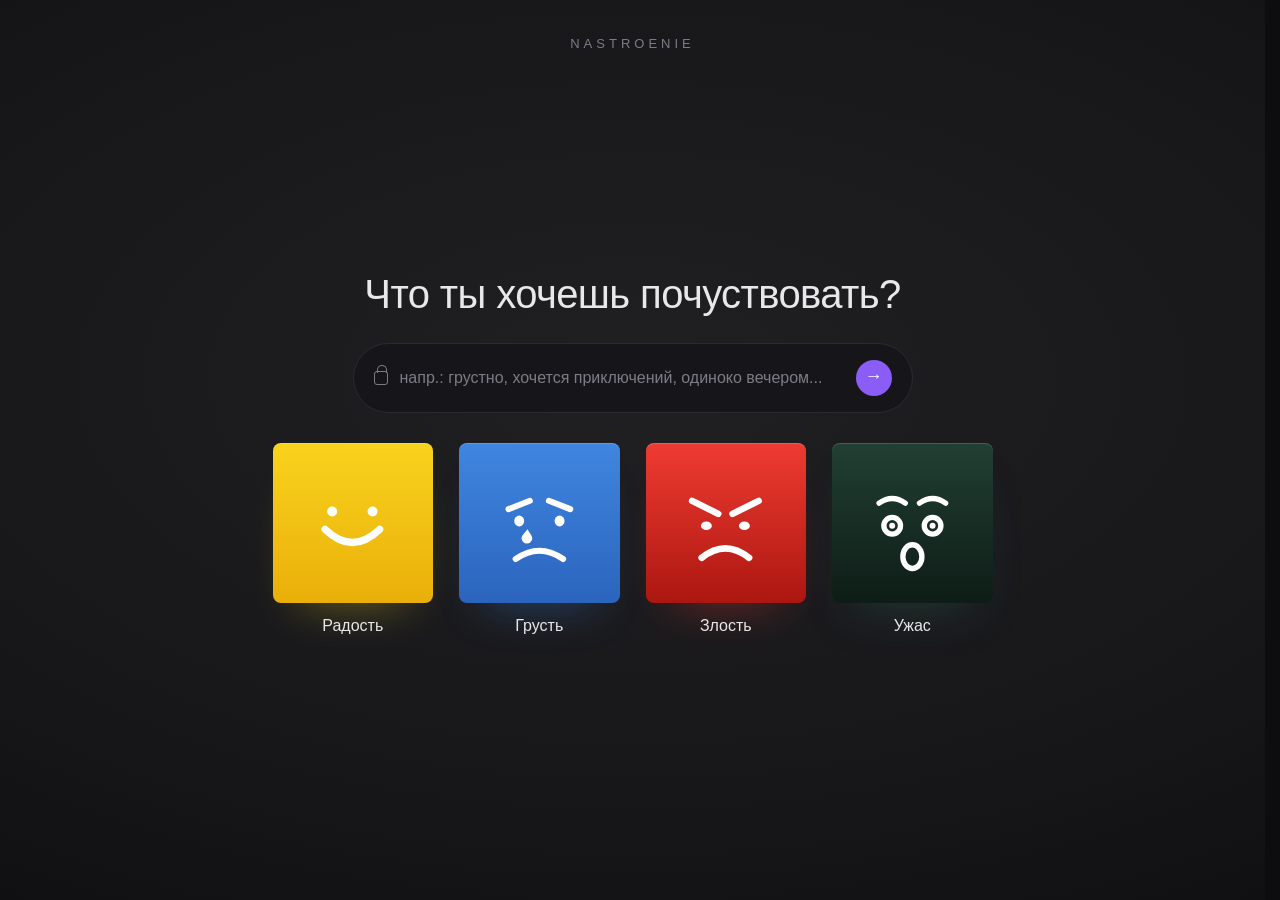
==== index.html @ cc65ac1a "inital commit" ====
<!DOCTYPE html>
<html lang="ru">
<head>
  <meta charset="UTF-8">
  <meta name="viewport" content="width=device-width, initial-scale=1.0">
  <title>Настроение — подбери фильм</title>
  <link rel="stylesheet" href="css/style.css?v=5">
</head>
<body>
  <main class="page">
    <header class="header">
      <span class="brand">NASTROENIE</span>
    </header>

    <section class="hero">
      <h1 class="title">Что ты хочешь почуствовать?</h1>

      <form class="searchbar" id="mood-form">
        <span class="lock" aria-hidden="true"></span>
        <input
          type="text"
          class="search-input"
          id="mood-input"
          placeholder="напр.: грустно, хочется приключений, одиноко вечером..."
          autocomplete="off"
          spellcheck="false"
        >
        <button type="submit" class="go-btn" aria-label="Подобрать фильм">
          <span class="arrow" aria-hidden="true">→</span>
        </button>
      </form>

      <div class="mood-grid">
        <button type="button" class="mood-card mood-card--happy" data-mood="радость">
          <span class="mood-face" aria-hidden="true">
            <svg viewBox="0 0 100 100" focusable="false">
              <g fill="#fff">
                <circle cx="33" cy="40" r="4.2"/>
                <circle cx="67" cy="40" r="4.2"/>
              </g>
              <path
                d="M27 55 Q50 77 73 55"
                fill="none"
                stroke="#fff"
                stroke-width="6"
                stroke-linecap="round"
              />
            </svg>
          </span>
          <span class="mood-label">Радость</span>
        </button>

        <button type="button" class="mood-card mood-card--sad" data-mood="грусть">
          <span class="mood-face" aria-hidden="true">
            <svg viewBox="0 0 100 100" focusable="false">
              <g fill="none" stroke="#fff" stroke-width="5" stroke-linecap="round">
                <path d="M24 38 L42 31"/>
                <path d="M76 38 L58 31"/>
                <path d="M30 80 Q50 66 70 80"/>
              </g>
              <g fill="#fff">
                <ellipse cx="33" cy="48" rx="4.2" ry="4.6"/>
                <ellipse cx="67" cy="48" rx="4.2" ry="4.6"/>
              </g>
              <path
                d="M40 55 C 42.5 59 44 61 44 62.5 A 4.5 4.5 0 0 1 35 62.5 C 35 61 36.5 59 40 55 Z"
                fill="#fff"
              />
            </svg>
          </span>
          <span class="mood-label">Грусть</span>
        </button>

        <button type="button" class="mood-card mood-card--angry" data-mood="злость">
          <span class="mood-face" aria-hidden="true">
            <svg viewBox="0 0 100 100" focusable="false">
              <g fill="none" stroke="#fff" stroke-width="5.5" stroke-linecap="round">
                <path d="M22 31 L44 42"/>
                <path d="M78 31 L56 42"/>
                <path d="M30 79 Q50 63 70 79"/>
              </g>
              <g fill="#fff">
                <ellipse cx="34" cy="52" rx="4.6" ry="3.6"/>
                <ellipse cx="66" cy="52" rx="4.6" ry="3.6"/>
              </g>
            </svg>
          </span>
          <span class="mood-label">Злость</span>
        </button>

        <button type="button" class="mood-card mood-card--horror" data-mood="ужас">
          <span class="mood-face" aria-hidden="true">
            <svg viewBox="0 0 100 100" focusable="false">
              <g fill="none" stroke="#fff" stroke-width="4.5" stroke-linecap="round">
                <path d="M22 33 Q33 25 44 33"/>
                <path d="M56 33 Q67 25 78 33"/>
                <circle cx="33" cy="52" r="7"/>
                <circle cx="67" cy="52" r="7"/>
                <ellipse cx="50" cy="78" rx="8" ry="10"/>
              </g>
              <g fill="#fff">
                <circle cx="33" cy="52" r="2.5"/>
                <circle cx="67" cy="52" r="2.5"/>
              </g>
            </svg>
          </span>
          <span class="mood-label">Ужас</span>
        </button>
      </div>
    </section>

    <footer class="footer">
      
    </footer>
  </main>

  <script src="js/app.js?v=5"></script>
</body>
</html>
---- css/style.css ----
:root {
  --bg: #0d0d0f;
  --bg-elev: #16161a;
  --border: #2a2a31;
  --text: #e8e8ea;
  --text-dim: #7c7c86;
  --accent: #8b5cf6;

  --happy-face: linear-gradient(180deg, #f8d31d 0%, #eaaf0a 100%);
  --happy-glow: rgba(248, 211, 29, 0.38);

  --sad-face: linear-gradient(180deg, #3f86e0 0%, #2b64bd 100%);
  --sad-glow: rgba(63, 134, 224, 0.4);

  --angry-face: linear-gradient(180deg, #ef3b31 0%, #ab1710 100%);
  --angry-glow: rgba(239, 59, 49, 0.4);

  --horror-face: linear-gradient(180deg, #223f34 0%, #0d1c16 100%);
  --horror-glow: rgba(45, 90, 72, 0.55);
}

* {
  margin: 0;
  padding: 0;
  box-sizing: border-box;
}

[hidden] {
  display: none !important;
}

html, body {
  height: 100%;
}

html {
  scrollbar-gutter: stable;
}

@supports not (scrollbar-gutter: stable) {
  html {
    overflow-y: scroll;
  }
}

body {
  font-family: -apple-system, "Segoe UI", Roboto, Arial, sans-serif;
  background: var(--bg);
  color: var(--text);
  -webkit-font-smoothing: antialiased;
}

.page {
  min-height: 100%;
  display: flex;
  flex-direction: column;
  align-items: center;
  justify-content: space-between;
  gap: 40px;
  padding: 36px 20px 44px;
  background: radial-gradient(120% 90% at 50% 42%, #202023 0%, #17171a 52%, #0a0a0b 100%);
}

.header {
  width: 100%;
  max-width: 1100px;
  flex-shrink: 0;
  display: flex;
  justify-content: center;
}

.brand {
  font-size: 13px;
  letter-spacing: 4px;
  color: var(--text-dim);
  text-transform: uppercase;
}

.hero {
  width: 100%;
  max-width: 760px;
  display: flex;
  flex-direction: column;
  align-items: center;
  gap: 26px;
  margin: auto 0;
}

.title {
  font-size: clamp(28px, 4.4vw, 40px);
  font-weight: 500;
  letter-spacing: -0.6px;
  text-align: center;
}

.subtitle {
  color: var(--text-dim);
  font-size: 15px;
  text-align: center;
}

.searchbar {
  width: 100%;
  max-width: 560px;
  display: flex;
  align-items: center;
  gap: 12px;
  padding: 16px 20px;
  background: var(--bg-elev);
  border: 1px solid var(--border);
  border-radius: 40px;
  transition: border-color 0.2s ease, box-shadow 0.2s ease;
}

.searchbar:focus-within {
  border-color: var(--accent);
  box-shadow: 0 0 0 4px rgba(139, 92, 246, 0.15);
}

.lock {
  flex-shrink: 0;
  width: 14px;
  height: 14px;
  border: 1.5px solid var(--text-dim);
  border-radius: 3px;
  position: relative;
}

.lock::before {
  content: "";
  position: absolute;
  top: -7px;
  left: 2px;
  width: 8px;
  height: 7px;
  border: 1.5px solid var(--text-dim);
  border-bottom: none;
  border-radius: 5px 5px 0 0;
}

.search-input {
  flex: 1;
  min-width: 0;
  background: transparent;
  border: none;
  outline: none;
  color: var(--text);
  font-size: 16px;
  text-overflow: ellipsis;
}

.search-input::placeholder {
  color: var(--text-dim);
}

.go-btn {
  flex-shrink: 0;
  width: 36px;
  height: 36px;
  border: none;
  border-radius: 50%;
  background: var(--accent);
  color: #fff;
  cursor: pointer;
  display: flex;
  align-items: center;
  justify-content: center;
  font-size: 18px;
  transition: opacity 0.2s ease, transform 0.15s ease;
}

.go-btn:hover {
  opacity: 0.85;
}

.go-btn:active {
  transform: scale(0.94);
}

.arrow {
  transform: translateY(-1px);
}

.mood-grid {
  width: 100%;
  max-width: 720px;
  display: grid;
  grid-template-columns: repeat(4, minmax(0, 1fr));
  gap: 30px 26px;
  margin-top: 4px;
}

.mood-card {
  display: flex;
  flex-direction: column;
  align-items: center;
  gap: 14px;
  padding: 0;
  border: none;
  background: none;
  color: var(--text);
  font: inherit;
  cursor: pointer;
  -webkit-tap-highlight-color: transparent;
}

.mood-face {
  width: 100%;
  aspect-ratio: 1 / 1;
  display: grid;
  place-items: center;
  border-radius: 8px;
  background: var(--face);
  box-shadow:
    0 26px 46px -26px var(--glow),
    inset 0 1px 0 rgba(255, 255, 255, 0.16);
  transition: transform 0.25s ease, box-shadow 0.25s ease, filter 0.25s ease;
}

.mood-face svg {
  width: 74%;
  height: 74%;
  display: block;
}

.mood-label {
  font-size: 16px;
  color: var(--text);
  transition: color 0.2s ease;
}

.mood-card--happy {
  --face: var(--happy-face);
  --glow: var(--happy-glow);
}

.mood-card--sad {
  --face: var(--sad-face);
  --glow: var(--sad-glow);
}

.mood-card--angry {
  --face: var(--angry-face);
  --glow: var(--angry-glow);
}

.mood-card--horror {
  --face: var(--horror-face);
  --glow: var(--horror-glow);
}

.mood-card:hover .mood-face {
  transform: translateY(-4px);
  filter: brightness(1.06);
  box-shadow:
    0 34px 58px -24px var(--glow),
    inset 0 1px 0 rgba(255, 255, 255, 0.2);
}

.mood-card:active .mood-face {
  transform: translateY(-1px) scale(0.985);
}

.mood-card:focus-visible {
  outline: none;
}

.mood-card:focus-visible .mood-face {
  outline: 2px solid #fff;
  outline-offset: 4px;
}

.mood-card:hover .mood-label,
.mood-card:focus-visible .mood-label {
  color: #fff;
}

.brand--link {
  text-decoration: none;
  transition: color 0.2s ease;
}

.brand--link:hover {
  color: var(--text);
}

.hero--results {
  gap: 16px;
}

.mood-value {
  margin-top: 4px;
  padding: 12px 28px;
  border: 1px solid var(--border);
  border-radius: 999px;
  background: var(--bg-elev);
  box-shadow: 0 0 0 4px rgba(139, 92, 246, 0.08);
  font-size: 20px;
  color: var(--text);
}

.back-link {
  margin-top: 8px;
  padding: 12px 22px;
  border-radius: 40px;
  background: var(--accent);
  color: #fff;
  text-decoration: none;
  font-size: 15px;
  transition: opacity 0.2s ease, transform 0.15s ease;
}

.back-link:hover {
  opacity: 0.88;
}

.back-link:active {
  transform: scale(0.97);
}

.back-link--ghost {
  background: transparent;
  border: 1px solid var(--border);
  color: var(--text-dim);
}

.back-link--ghost:hover {
  border-color: var(--text-dim);
  color: var(--text);
  opacity: 1;
}

.movies-grid {
  width: 100%;
  max-width: 760px;
  display: flex;
  flex-wrap: wrap;
  justify-content: center;
  gap: 18px;
  margin-top: 6px;
}

.movie-card {
  flex: 1 1 170px;
  max-width: 220px;
  display: flex;
  flex-direction: column;
  overflow: hidden;
  border: 1px solid var(--border);
  border-radius: 14px;
  background: var(--bg-elev);
  color: inherit;
  text-decoration: none;
  transition: transform 0.2s ease, border-color 0.2s ease, box-shadow 0.2s ease;
}

.movie-card:hover {
  transform: translateY(-3px);
  border-color: var(--accent);
  box-shadow: 0 18px 34px -22px rgba(139, 92, 246, 0.6);
}

.movie-poster {
  display: block;
  width: 100%;
  aspect-ratio: 2 / 3;
  object-fit: cover;
  background: #101014;
}

.movie-card-body {
  display: flex;
  flex-direction: column;
  gap: 6px;
  padding: 12px 14px 14px;
}

.movie-card-title {
  font-size: 16px;
  font-weight: 600;
}

.movie-card-meta {
  font-size: 13px;
  color: var(--text-dim);
}

.empty-state {
  max-width: 560px;
  padding: 18px 22px;
  border: 1px dashed var(--border);
  border-radius: 16px;
  color: var(--text-dim);
  font-size: 15px;
  text-align: center;
}

.movie-page {
  gap: 18px;
}

.movie-detail {
  width: 100%;
  max-width: 760px;
  display: grid;
  grid-template-columns: 220px minmax(0, 1fr);
  gap: 28px;
  align-items: start;
  text-align: left;
}

.movie-detail-poster {
  width: 100%;
  aspect-ratio: 2 / 3;
  object-fit: cover;
  border: 1px solid var(--border);
  border-radius: 14px;
  background: #101014;
  box-shadow: 0 24px 44px -26px rgba(0, 0, 0, 0.9);
}

.movie-detail-info {
  display: flex;
  flex-direction: column;
  align-items: flex-start;
  gap: 14px;
}

.movie-detail-title {
  font-size: clamp(26px, 3.6vw, 34px);
  text-align: left;
}

.movie-meta {
  display: flex;
  align-items: center;
  gap: 10px;
  color: var(--text-dim);
  font-size: 15px;
}

.rating-badge {
  padding: 3px 10px;
  border-radius: 999px;
  background: rgba(139, 92, 246, 0.16);
  color: #c4b5fd;
  font-size: 13px;
  font-weight: 600;
}

.movie-genres {
  display: flex;
  flex-wrap: wrap;
  gap: 8px;
  list-style: none;
}

.genre-tag {
  padding: 4px 12px;
  border: 1px solid var(--border);
  border-radius: 999px;
  font-size: 13px;
  color: var(--text-dim);
}

.movie-description {
  max-width: 480px;
  color: var(--text-dim);
  font-size: 15px;
  line-height: 1.55;
}

.movie-detail-info .back-link {
  margin-top: 4px;
}

.footer {
  color: var(--text-dim);
  font-size: 12px;
}

@media (max-width: 760px) {
  .mood-grid {
    max-width: 640px;
    gap: 26px 20px;
  }

  .mood-label {
    font-size: 15px;
  }
}

@media (max-width: 560px) {
  .page {
    gap: 28px;
    padding: 28px 18px 36px;
  }

  .title {
    font-size: 26px;
  }

  .subtitle {
    font-size: 13px;
  }

  .searchbar {
    gap: 10px;
    padding: 13px 16px;
  }

  .search-input {
    font-size: 15px;
  }

  .mood-grid {
    max-width: 360px;
    grid-template-columns: repeat(2, minmax(0, 1fr));
    gap: 26px 18px;
  }

  .mood-face {
    border-radius: 7px;
  }

  .mood-face svg {
    width: 78%;
    height: 78%;
  }

  .mood-label {
    font-size: 14px;
  }
}

@media (max-width: 640px) {
  .movie-detail {
    grid-template-columns: minmax(0, 1fr);
    gap: 20px;
  }

  .movie-detail-poster {
    max-width: 220px;
    margin: 0 auto;
  }

  .movie-detail-info {
    align-items: center;
    text-align: center;
  }

  .movie-detail-title {
    text-align: center;
  }

  .movie-description {
    max-width: none;
  }

  .movie-genres {
    justify-content: center;
  }
}

@media (prefers-reduced-motion: reduce) {
  .mood-face,
  .mood-label,
  .searchbar,
  .go-btn,
  .back-link {
    transition: none;
  }

  .mood-card:hover .mood-face {
    transform: none;
  }
}
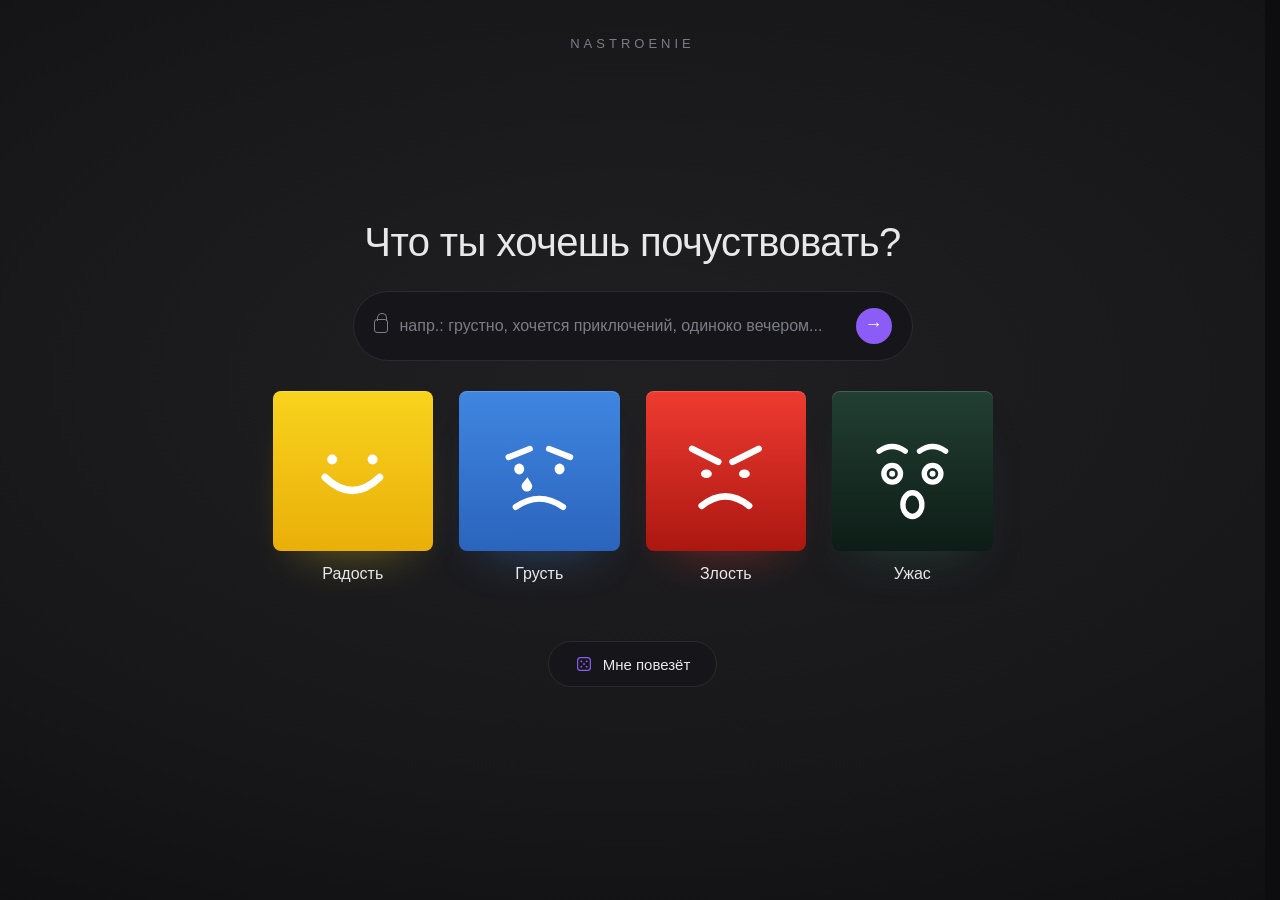
==== commit 132fcfd1: "Добавлена опция выбора случайного фильма" ====
--- a/index.html
+++ b/index.html
@@ -4,7 +4,7 @@
   <meta charset="UTF-8">
   <meta name="viewport" content="width=device-width, initial-scale=1.0">
   <title>Настроение — подбери фильм</title>
-  <link rel="stylesheet" href="css/style.css?v=5">
+  <link rel="stylesheet" href="css/style.css?v=10">
 </head>
 <body>
   <main class="page">
@@ -107,6 +107,31 @@
           <span class="mood-label">Ужас</span>
         </button>
       </div>
+
+      <button type="button" class="lucky-btn" id="lucky-btn">
+        <span class="lucky-icon" aria-hidden="true">
+          <svg viewBox="0 0 24 24" fill="none" focusable="false">
+            <rect
+              x="3.5"
+              y="3.5"
+              width="17"
+              height="17"
+              rx="4"
+              stroke="currentColor"
+              stroke-width="1.6"
+            />
+            <g fill="currentColor">
+              <circle cx="8.5" cy="8.5" r="1.3"/>
+              <circle cx="15.5" cy="8.5" r="1.3"/>
+              <circle cx="12" cy="12" r="1.3"/>
+              <circle cx="8.5" cy="15.5" r="1.3"/>
+              <circle cx="15.5" cy="15.5" r="1.3"/>
+            </g>
+          </svg>
+        </span>
+        <span class="lucky-label">Мне повезёт</span>
+      </button>
+      <p class="lucky-status" id="lucky-status" hidden></p>
     </section>
 
     <footer class="footer">
@@ -114,6 +139,6 @@
     </footer>
   </main>
 
-  <script src="js/app.js?v=5"></script>
+  <script src="js/app.js?v=9"></script>
 </body>
 </html>
--- a/css/style.css
+++ b/css/style.css
@@ -275,6 +275,68 @@
   color: #fff;
 }
 
+.lucky-btn {
+  display: inline-flex;
+  align-items: center;
+  gap: 10px;
+  margin-top: 32px;
+  padding: 13px 26px;
+  border: 1px solid var(--border);
+  border-radius: 40px;
+  background: var(--bg-elev);
+  color: var(--text);
+  font: inherit;
+  font-size: 15px;
+  cursor: pointer;
+  -webkit-tap-highlight-color: transparent;
+  transition:
+    border-color 0.2s ease,
+    color 0.2s ease,
+    transform 0.15s ease,
+    opacity 0.2s ease;
+}
+
+.lucky-btn:hover:not(:disabled) {
+  border-color: var(--accent);
+  color: #fff;
+  transform: translateY(-1px);
+}
+
+.lucky-btn:active:not(:disabled) {
+  transform: scale(0.97);
+}
+
+.lucky-btn:focus-visible {
+  outline: 2px solid #fff;
+  outline-offset: 3px;
+}
+
+.lucky-btn:disabled {
+  cursor: progress;
+  opacity: 0.65;
+}
+
+.lucky-icon {
+  flex-shrink: 0;
+  width: 18px;
+  height: 18px;
+  color: var(--accent);
+}
+
+.lucky-icon svg {
+  width: 100%;
+  height: 100%;
+  display: block;
+}
+
+.lucky-status {
+  max-width: 460px;
+  color: var(--text-dim);
+  font-size: 13px;
+  line-height: 1.5;
+  text-align: center;
+}
+
 .brand--link {
   text-decoration: none;
   transition: color 0.2s ease;
@@ -369,6 +431,7 @@
 }
 
 .movie-card-body {
+  flex: 1;
   display: flex;
   flex-direction: column;
   gap: 6px;
@@ -383,6 +446,14 @@
 .movie-card-meta {
   font-size: 13px;
   color: var(--text-dim);
+}
+
+.movie-card-moods {
+  display: flex;
+  flex-wrap: wrap;
+  gap: 6px;
+  margin-top: auto;
+  padding-top: 2px;
 }
 
 .empty-state {
@@ -463,6 +534,36 @@
   color: var(--text-dim);
 }
 
+.mood-tag {
+  padding: 3px 10px;
+  border: 1px solid rgba(139, 92, 246, 0.38);
+  border-radius: 999px;
+  background: rgba(139, 92, 246, 0.14);
+  color: #c4b5fd;
+  font-size: 12px;
+  line-height: 1.4;
+  white-space: nowrap;
+}
+
+.mood-tag--muted {
+  border-color: var(--border);
+  background: transparent;
+  color: var(--text-dim);
+  white-space: normal;
+}
+
+.movie-moods {
+  display: flex;
+  flex-wrap: wrap;
+  gap: 8px;
+  list-style: none;
+}
+
+.movie-moods .mood-tag {
+  padding: 4px 12px;
+  font-size: 13px;
+}
+
 .movie-description {
   max-width: 480px;
   color: var(--text-dim);
@@ -531,6 +632,10 @@
   .mood-label {
     font-size: 14px;
   }
+
+  .lucky-btn {
+    margin-top: 16px;
+  }
 }
 
 @media (max-width: 640px) {
@@ -557,7 +662,8 @@
     max-width: none;
   }
 
-  .movie-genres {
+  .movie-genres,
+  .movie-moods {
     justify-content: center;
   }
 }
@@ -567,6 +673,7 @@
   .mood-label,
   .searchbar,
   .go-btn,
+  .lucky-btn,
   .back-link {
     transition: none;
   }
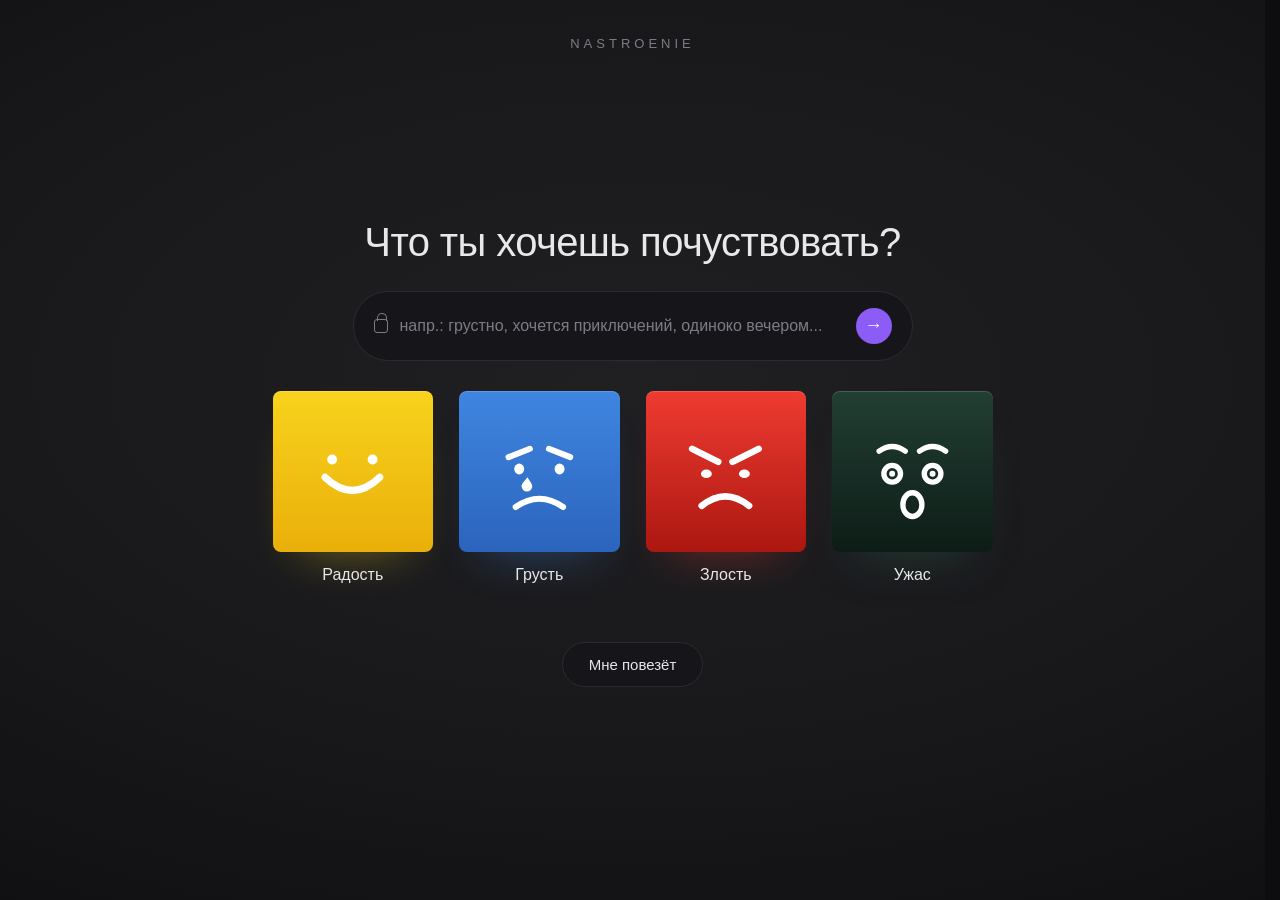
==== commit 9b1dbfb3: "Убрана иконка на кнопке /'Мне повезёт/'" ====
--- a/index.html
+++ b/index.html
@@ -4,7 +4,7 @@
   <meta charset="UTF-8">
   <meta name="viewport" content="width=device-width, initial-scale=1.0">
   <title>Настроение — подбери фильм</title>
-  <link rel="stylesheet" href="css/style.css?v=10">
+  <link rel="stylesheet" href="css/style.css?v=11">
 </head>
 <body>
   <main class="page">
@@ -108,29 +108,7 @@
         </button>
       </div>
 
-      <button type="button" class="lucky-btn" id="lucky-btn">
-        <span class="lucky-icon" aria-hidden="true">
-          <svg viewBox="0 0 24 24" fill="none" focusable="false">
-            <rect
-              x="3.5"
-              y="3.5"
-              width="17"
-              height="17"
-              rx="4"
-              stroke="currentColor"
-              stroke-width="1.6"
-            />
-            <g fill="currentColor">
-              <circle cx="8.5" cy="8.5" r="1.3"/>
-              <circle cx="15.5" cy="8.5" r="1.3"/>
-              <circle cx="12" cy="12" r="1.3"/>
-              <circle cx="8.5" cy="15.5" r="1.3"/>
-              <circle cx="15.5" cy="15.5" r="1.3"/>
-            </g>
-          </svg>
-        </span>
-        <span class="lucky-label">Мне повезёт</span>
-      </button>
+      <button type="button" class="lucky-btn" id="lucky-btn">Мне повезёт</button>
       <p class="lucky-status" id="lucky-status" hidden></p>
     </section>
 
--- a/css/style.css
+++ b/css/style.css
@@ -278,7 +278,6 @@
 .lucky-btn {
   display: inline-flex;
   align-items: center;
-  gap: 10px;
   margin-top: 32px;
   padding: 13px 26px;
   border: 1px solid var(--border);
@@ -316,19 +315,6 @@
   opacity: 0.65;
 }
 
-.lucky-icon {
-  flex-shrink: 0;
-  width: 18px;
-  height: 18px;
-  color: var(--accent);
-}
-
-.lucky-icon svg {
-  width: 100%;
-  height: 100%;
-  display: block;
-}
-
 .lucky-status {
   max-width: 460px;
   color: var(--text-dim);
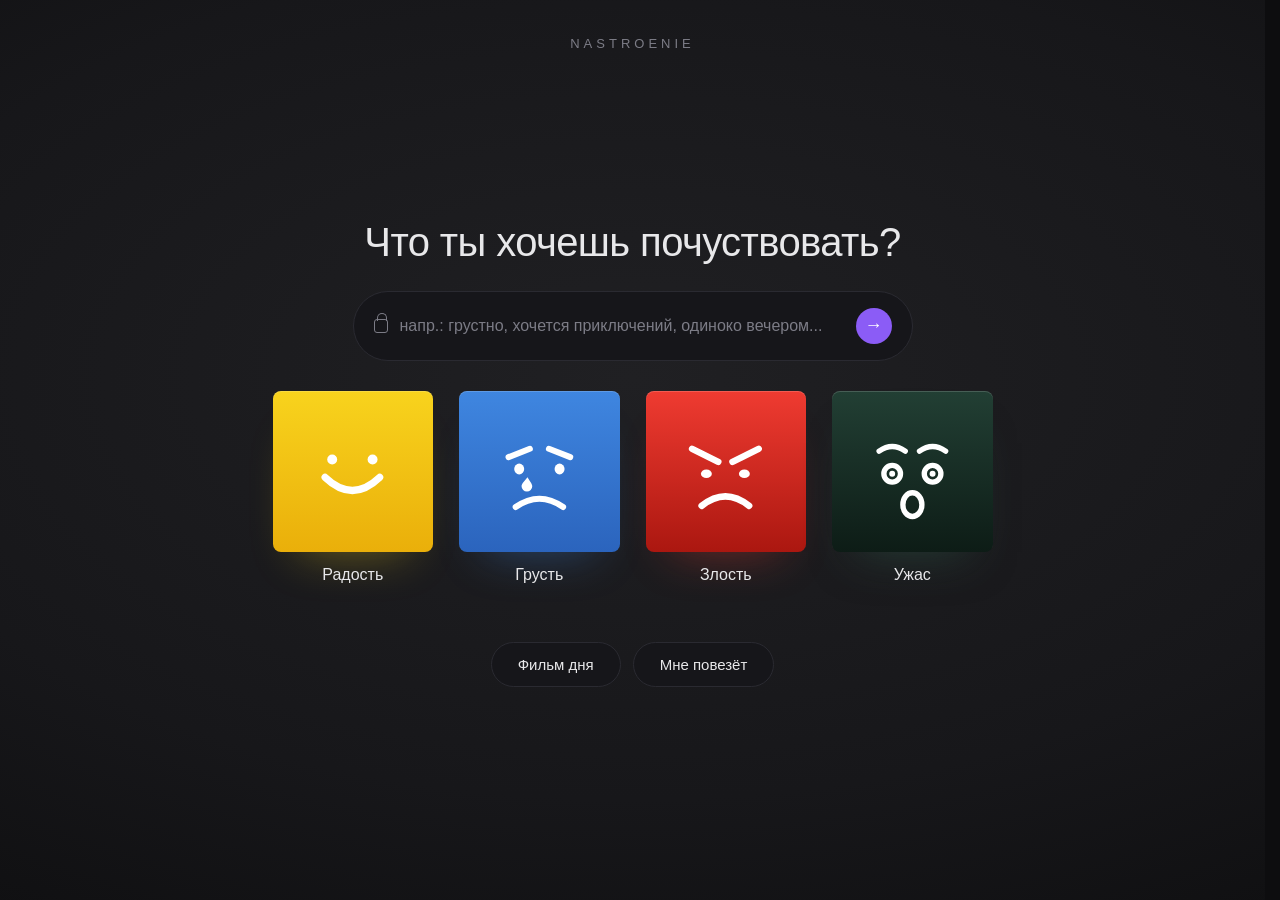
==== commit 9f2e332a: "Добавлена опция ." ====
--- a/index.html
+++ b/index.html
@@ -4,7 +4,7 @@
   <meta charset="UTF-8">
   <meta name="viewport" content="width=device-width, initial-scale=1.0">
   <title>Настроение — подбери фильм</title>
-  <link rel="stylesheet" href="css/style.css?v=11">
+  <link rel="stylesheet" href="css/style.css?v=12">
 </head>
 <body>
   <main class="page">
@@ -108,7 +108,10 @@
         </button>
       </div>
 
-      <button type="button" class="lucky-btn" id="lucky-btn">Мне повезёт</button>
+      <div class="hero-actions">
+        <a class="lucky-btn" href="movie-day.html">Фильм дня</a>
+        <button type="button" class="lucky-btn" id="lucky-btn">Мне повезёт</button>
+      </div>
       <p class="lucky-status" id="lucky-status" hidden></p>
     </section>
 
--- a/css/style.css
+++ b/css/style.css
@@ -275,10 +275,18 @@
   color: #fff;
 }
 
+.hero-actions {
+  display: flex;
+  flex-wrap: wrap;
+  align-items: center;
+  justify-content: center;
+  gap: 12px;
+  margin-top: 32px;
+}
+
 .lucky-btn {
   display: inline-flex;
   align-items: center;
-  margin-top: 32px;
   padding: 13px 26px;
   border: 1px solid var(--border);
   border-radius: 40px;
@@ -286,6 +294,7 @@
   color: var(--text);
   font: inherit;
   font-size: 15px;
+  text-decoration: none;
   cursor: pointer;
   -webkit-tap-highlight-color: transparent;
   transition:
@@ -483,6 +492,19 @@
   gap: 14px;
 }
 
+.movie-day-badge {
+  display: inline-flex;
+  align-items: center;
+  padding: 6px 14px;
+  border: 1px solid rgba(139, 92, 246, 0.45);
+  border-radius: 999px;
+  background: rgba(139, 92, 246, 0.16);
+  color: #c4b5fd;
+  font-size: 12px;
+  letter-spacing: 1.2px;
+  text-transform: uppercase;
+}
+
 .movie-detail-title {
   font-size: clamp(26px, 3.6vw, 34px);
   text-align: left;
@@ -619,7 +641,7 @@
     font-size: 14px;
   }
 
-  .lucky-btn {
+  .hero-actions {
     margin-top: 16px;
   }
 }
@@ -638,6 +660,10 @@
   .movie-detail-info {
     align-items: center;
     text-align: center;
+  }
+
+  .movie-day-badge {
+    align-self: center;
   }
 
   .movie-detail-title {
